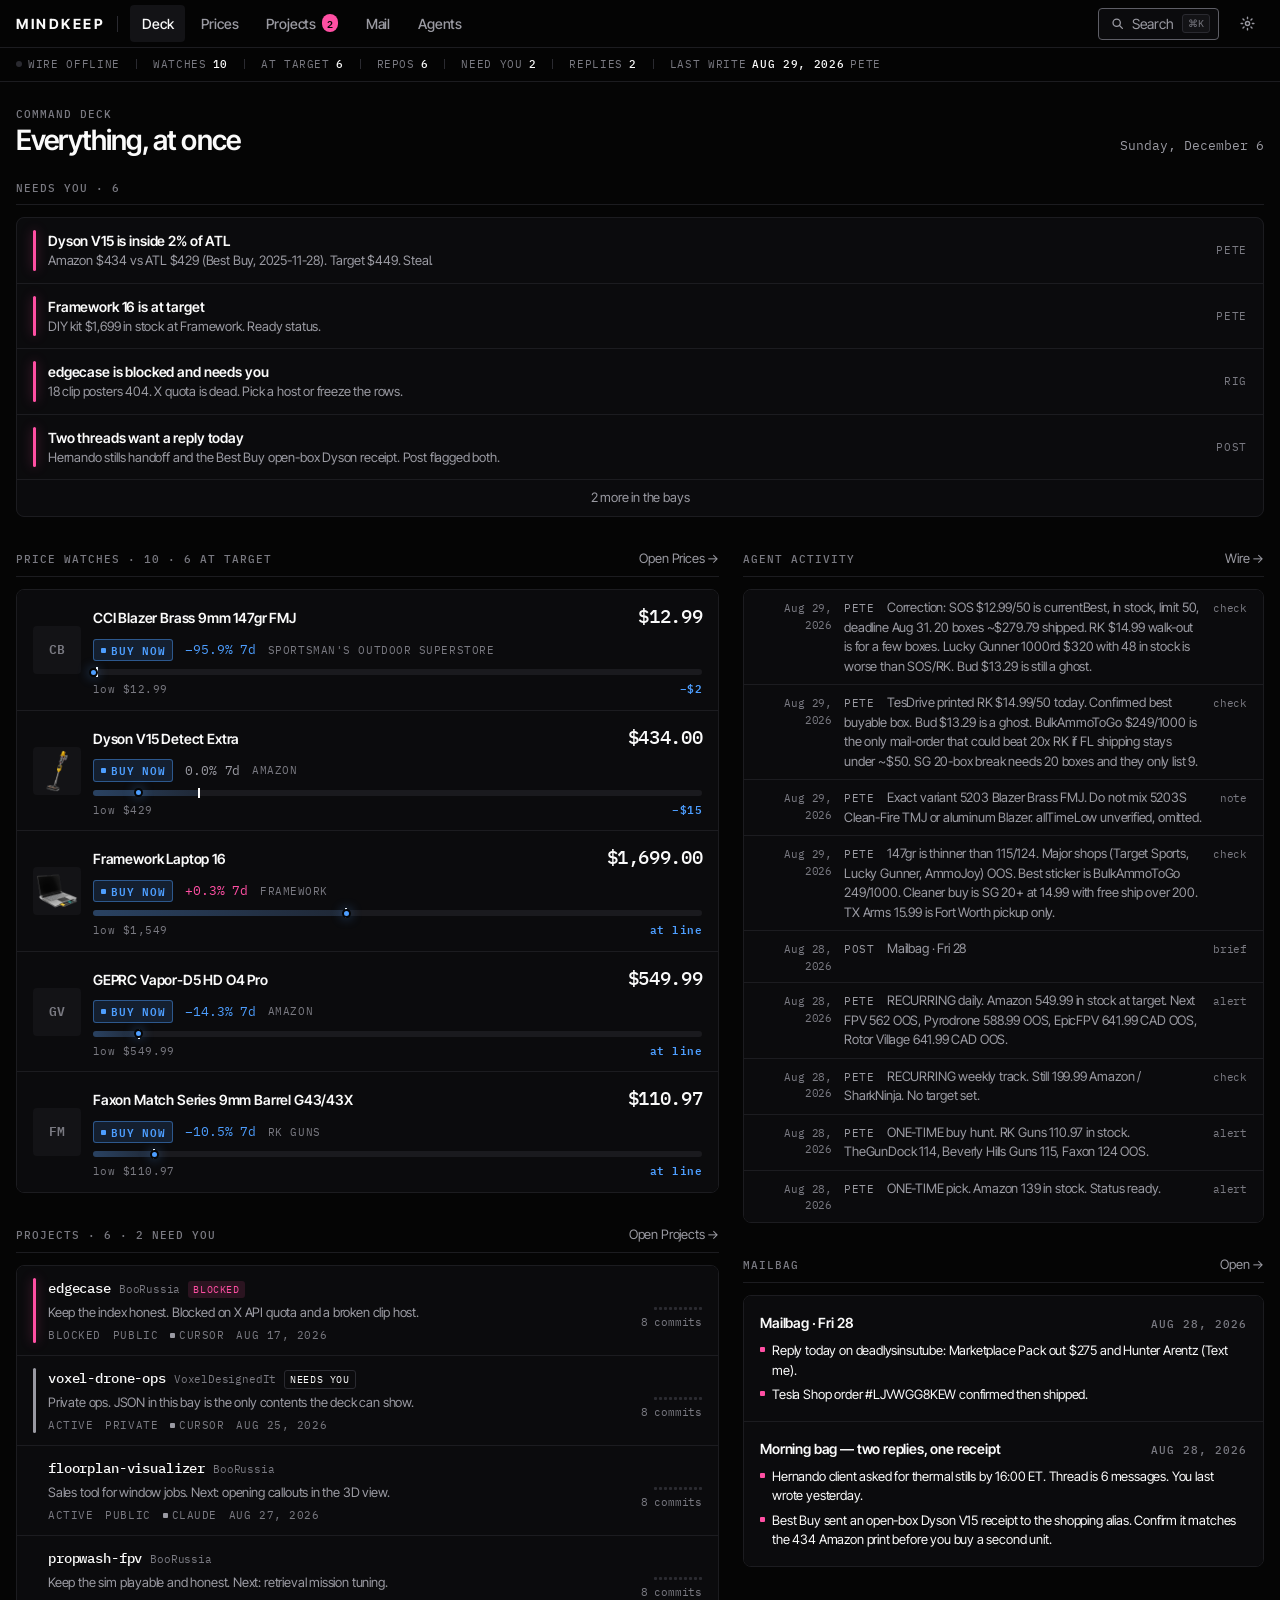
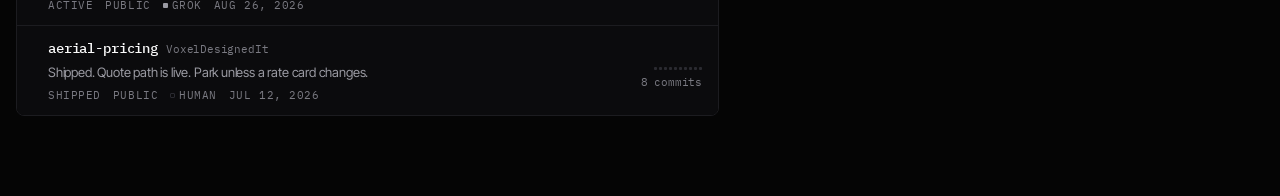
==== redesign/index.html @ 28ad4e9b "Ship Claude's deck prototype alongside the live overlay, plus Pete/Post inbox drops. Inbox JSON from" ====
<!doctype html>
<html lang="en" data-theme="default">
  <head>
    <meta charset="utf-8" />
    <meta name="viewport" content="width=device-width, initial-scale=1, viewport-fit=cover" />
    <meta name="color-scheme" content="dark" />
    <meta name="theme-color" content="#050505" />
    <title>MindKeep — deck</title>
    <link rel="preconnect" href="https://fonts.googleapis.com" />
    <link rel="preconnect" href="https://fonts.gstatic.com" crossorigin />
    <link
      href="https://fonts.googleapis.com/css2?family=IBM+Plex+Mono:wght@400;500;600&family=Inter+Tight:wght@400;500;600;700&display=swap"
      rel="stylesheet"
    />
    <link rel="stylesheet" href="./deck.css" />
    <script type="module" src="./deck.js"></script>
  </head>
  <body>
    <a class="skip" href="#stage">Skip to content</a>

    <header class="hud">
      <div class="hud-left">
        <a class="wordmark" href="#/" aria-label="MindKeep deck">MINDKEEP</a>
        <span class="rule" aria-hidden="true"></span>
        <nav class="nav" aria-label="Sections">
          <a href="#/" data-route="today">Deck</a>
          <a href="#/pirate" data-route="pirate">Prices</a>
          <a href="#/shipyard" data-route="shipyard">Projects</a>
          <a href="#/mailbag" data-route="mailbag">Mail</a>
          <a href="#/agents" data-route="agents">Agents</a>
        </nav>
      </div>
      <div class="hud-right">
        <button type="button" class="cmd-open" id="cmd-open">
          <svg width="13" height="13" viewBox="0 0 16 16" aria-hidden="true" fill="none" stroke="currentColor" stroke-width="1.6">
            <circle cx="7" cy="7" r="4.5" /><path d="M10.5 10.5 14 14" stroke-linecap="round" />
          </svg>
          <span class="cmd-open-label">Search</span>
          <kbd>⌘K</kbd>
        </button>
        <button type="button" class="btn btn-ghost" id="settings-btn" aria-label="Settings">
          <svg width="15" height="15" viewBox="0 0 16 16" aria-hidden="true" fill="none" stroke="currentColor" stroke-width="1.5">
            <circle cx="8" cy="8" r="2.2" />
            <path d="M8 1.2v1.6M8 13.2v1.6M1.2 8h1.6M13.2 8h1.6M3.2 3.2l1.1 1.1M11.7 11.7l1.1 1.1M12.8 3.2l-1.1 1.1M4.3 11.7l-1.1 1.1" stroke-linecap="round" />
          </svg>
        </button>
      </div>
    </header>

    <!-- Telemetry strip: the always-on status line -->
    <div class="telemetry" id="telemetry" aria-label="Deck status"></div>

    <main id="stage" class="stage" tabindex="-1"></main>

    <nav class="dock" aria-label="Sections">
      <a href="#/" data-route="today"><span class="dock-ico" aria-hidden="true">▚</span>Deck</a>
      <a href="#/pirate" data-route="pirate"><span class="dock-ico" aria-hidden="true">$</span>Prices</a>
      <a href="#/shipyard" data-route="shipyard"><span class="dock-ico" aria-hidden="true">⌥</span>Projects</a>
      <a href="#/mailbag" data-route="mailbag"><span class="dock-ico" aria-hidden="true">✉</span>Mail</a>
      <a href="#/agents" data-route="agents"><span class="dock-ico" aria-hidden="true">◆</span>Agents</a>
    </nav>

    <!-- Command palette -->
    <div class="palette" id="palette" hidden>
      <div class="palette-scrim" data-close-palette></div>
      <div class="palette-card" role="dialog" aria-modal="true" aria-label="Command palette">
        <div class="palette-field">
          <svg width="15" height="15" viewBox="0 0 16 16" aria-hidden="true" fill="none" stroke="currentColor" stroke-width="1.6">
            <circle cx="7" cy="7" r="4.5" /><path d="M10.5 10.5 14 14" stroke-linecap="round" />
          </svg>
          <input
            id="palette-input"
            type="text"
            autocomplete="off"
            spellcheck="false"
            placeholder="Jump to an item, repo, or thread — or type a command"
            aria-label="Search or run a command"
            aria-controls="palette-list"
          />
          <kbd>ESC</kbd>
        </div>
        <ul class="palette-list" id="palette-list" role="listbox" aria-label="Results"></ul>
      </div>
    </div>

    <!-- Bottom sheet (settings / edit target / paste) -->
    <div class="sheet" id="sheet" hidden>
      <div class="sheet-scrim" data-close-sheet></div>
      <div class="sheet-card" role="dialog" aria-modal="true" aria-labelledby="sheet-title">
        <div class="sheet-grab" aria-hidden="true"></div>
        <header class="sheet-head">
          <h2 id="sheet-title">Sheet</h2>
          <button type="button" class="btn btn-ghost" data-close-sheet aria-label="Close">✕</button>
        </header>
        <div class="sheet-body" id="sheet-body"></div>
      </div>
    </div>

    <div id="toast" class="toast" role="status" aria-live="polite" hidden></div>
  </body>
</html>
---- redesign/deck.css ----
/* ==========================================================================
   MindKeep — deck
   Design law: gray is normal, color is signal.
   Chrome, borders, labels, buttons and nav are grayscale — always.
   Blue and pink are spent ONLY on data that moved: price deltas, the target
   meter marker, chart strokes, verdicts, and the live pulse. Nowhere else.
   ========================================================================== */

:root {
  /* --- surfaces (all neutral, no tint) --- */
  --bg: #050505;
  --surface: #0b0b0d;
  --surface-2: #131316;
  --surface-3: #1a1a1e;
  --line: #1c1c20;
  --line-2: #2a2a30; /* dividers / hairlines — decorative, no contrast floor */
  --line-ctl: #5e5e66; /* interactive borders — 3.06:1 on --surface (WCAG 1.4.11) */

  /* --- text (all pass 4.5:1 on --bg) --- */
  --text: #fafafa;
  --dim: #9a9aa2; /* 6.9:1  secondary prose */
  --dimmer: #7a7a82; /* 4.7:1  micro-labels  */

  /* --- signal. rationed. --- */
  --blue: #4d9eff; /* in your favour: price down, at target, buy   */
  --pink: #ff4fa3; /* against you: price up, blocked, retarget      */
  --blue-soft: rgba(77, 158, 255, 0.14);
  --pink-soft: rgba(255, 79, 163, 0.13);
  --glow-blue: 0 0 12px rgba(77, 158, 255, 0.45);
  --glow-pink: 0 0 12px rgba(255, 79, 163, 0.4);

  /* --- 8pt grid --- */
  --s1: 0.25rem;
  --s2: 0.5rem;
  --s3: 0.75rem;
  --s4: 1rem;
  --s5: 1.5rem;
  --s6: 2rem;
  --s7: 3rem;

  /* --- type scale, ratio 1.22 --- */
  --t-micro: 0.6875rem; /* 11px — uppercase labels only */
  --t-xs: 0.8125rem;
  --t-sm: 0.875rem;
  --t-base: 1rem;
  --t-lg: 1.1875rem;
  --t-xl: 1.4375rem;
  --t-2xl: 1.75rem;
  --t-3xl: 2.25rem;
  --t-4xl: 3rem;

  --r-sm: 4px;
  --r-md: 8px;
  --r-lg: 12px;

  --font-ui: "Inter Tight", "Inter", system-ui, sans-serif;
  --font-mono: "IBM Plex Mono", ui-monospace, SFMono-Regular, Menlo, monospace;

  --hud-h: 3rem;
  --dock-h: 0px;
  --dur: 170ms;
  --ease: cubic-bezier(0.2, 0, 0, 1);
}

*,
*::before,
*::after {
  box-sizing: border-box;
}

html {
  background: var(--bg);
}

body {
  margin: 0;
  min-height: 100svh;
  background: var(--bg);
  color: var(--text);
  font-family: var(--font-ui);
  font-size: 16px;
  line-height: 1.5;
  letter-spacing: -0.011em;
  -webkit-font-smoothing: antialiased;
  padding-bottom: calc(var(--dock-h) + env(safe-area-inset-bottom));
}

a {
  color: inherit;
  text-decoration: none;
}
button,
input,
textarea,
select {
  font: inherit;
  color: inherit;
}
button {
  cursor: pointer;
  background: none;
  border: 0;
  padding: 0;
}
img {
  display: block;
  max-width: 100%;
}
ul,
ol {
  margin: 0;
  padding: 0;
  list-style: none;
}
h1,
h2,
h3,
h4,
p {
  margin: 0;
}

/* a class rule with `display` outranks the UA [hidden] rule — pin it back */
[hidden] {
  display: none !important;
}

.mono,
.num,
kbd,
.tnum {
  font-family: var(--font-mono);
  font-variant-numeric: tabular-nums;
  letter-spacing: 0;
}

.sr-only {
  position: absolute;
  width: 1px;
  height: 1px;
  padding: 0;
  margin: -1px;
  overflow: hidden;
  clip: rect(0, 0, 0, 0);
  white-space: nowrap;
}

.skip {
  position: absolute;
  left: -9999px;
  top: 0;
  z-index: 100;
  padding: var(--s3) var(--s4);
  background: var(--surface-2);
  border: 1px solid var(--line-2);
  border-radius: var(--r-sm);
}
.skip:focus {
  left: var(--s3);
  top: var(--s3);
}

:focus-visible {
  outline: 2px solid var(--text);
  outline-offset: 2px;
  border-radius: 2px;
}

/* micro label — the workhorse of the whole deck */
.lbl {
  display: block;
  font-family: var(--font-mono);
  font-size: var(--t-micro);
  font-weight: 500;
  letter-spacing: 0.09em;
  text-transform: uppercase;
  color: var(--dimmer);
}

.dim {
  color: var(--dim);
}
.up {
  color: var(--pink);
}
.down {
  color: var(--blue);
}
.flat {
  color: var(--dim);
}

/* ==========================================================================
   Header — pure grayscale, no accent anywhere
   ========================================================================== */

.hud {
  position: sticky;
  top: 0;
  z-index: 30;
  display: flex;
  align-items: center;
  justify-content: space-between;
  gap: var(--s3);
  min-height: var(--hud-h);
  padding: 0 max(var(--s4), env(safe-area-inset-right)) 0 max(var(--s4), env(safe-area-inset-left));
  padding-top: env(safe-area-inset-top);
  background: rgba(5, 5, 5, 0.82);
  backdrop-filter: blur(14px) saturate(1.2);
  border-bottom: 1px solid var(--line);
}

.hud-left,
.hud-right {
  display: flex;
  align-items: center;
  gap: var(--s3);
  min-width: 0;
}

.wordmark {
  font-size: var(--t-sm);
  font-weight: 700;
  letter-spacing: 0.18em;
  white-space: nowrap;
}

.rule {
  width: 1px;
  height: 16px;
  background: var(--line-2);
}

.nav {
  display: none;
  align-items: center;
  gap: var(--s1);
}

.nav a {
  position: relative;
  padding: var(--s2) var(--s3);
  border-radius: var(--r-sm);
  font-size: var(--t-sm);
  font-weight: 500;
  color: var(--dim);
  transition: color var(--dur) var(--ease), background var(--dur) var(--ease);
}
.nav a:hover {
  color: var(--text);
}
.nav a.is-active {
  color: var(--text);
  background: var(--surface-2);
}
/* a small unread count can appear on a nav item — this is the ONE place
   chrome carries signal, and it is a dot, not a colour wash */
.nav a[data-count]::after {
  content: attr(data-count);
  margin-left: 6px;
  padding: 0 5px;
  border-radius: 999px;
  background: var(--pink);
  color: #050505;
  font-family: var(--font-mono);
  font-size: 10px;
  font-weight: 600;
  vertical-align: 1px;
}

.cmd-open {
  display: flex;
  align-items: center;
  gap: var(--s2);
  min-height: 32px;
  padding: 0 var(--s2) 0 var(--s3);
  border: 1px solid var(--line-ctl);
  border-radius: var(--r-sm);
  background: var(--surface);
  color: var(--dim);
  font-size: var(--t-sm);
  transition: border-color var(--dur) var(--ease), color var(--dur) var(--ease);
}
.cmd-open:hover {
  border-color: #7c7c86;
  color: var(--text);
}
.cmd-open-label {
  display: none;
}

kbd {
  padding: 1px 5px;
  border: 1px solid var(--line-2);
  border-radius: 3px;
  background: var(--surface-2);
  color: var(--dimmer);
  font-size: 10px;
  line-height: 1.5;
}

/* ==========================================================================
   Buttons — grayscale only. There is no "primary blue" button in this deck.
   Emphasis comes from fill weight, not hue.
   ========================================================================== */

.btn {
  display: inline-flex;
  align-items: center;
  justify-content: center;
  gap: var(--s2);
  min-height: 34px;
  padding: 0 var(--s3);
  border: 1px solid var(--line-ctl);
  border-radius: var(--r-sm);
  background: var(--surface);
  color: var(--text);
  font-size: var(--t-sm);
  font-weight: 500;
  white-space: nowrap;
  transition: background var(--dur) var(--ease), border-color var(--dur) var(--ease);
}
.btn:hover {
  background: var(--surface-2);
  border-color: #7c7c86;
}
.btn-solid {
  background: var(--text);
  border-color: var(--text);
  color: #050505;
}
.btn-solid:hover {
  background: #e2e2e2;
  border-color: #e2e2e2;
}
.btn-ghost {
  border-color: transparent;
  background: transparent;
  color: var(--dim);
  padding: 0 var(--s2);
}
.btn-ghost:hover {
  background: var(--surface-2);
  color: var(--text);
}
.btn-sm {
  min-height: 28px;
  font-size: var(--t-xs);
  padding: 0 var(--s2);
}

@media (pointer: coarse) {
  .btn {
    min-height: 44px;
    padding: 0 var(--s4);
  }
  .btn-sm {
    min-height: 38px;
  }
}

/* ==========================================================================
   Telemetry strip — the always-on status line under the header.
   Reads like a control-room ticker. The ONLY colour is the live pulse.
   ========================================================================== */

.telemetry {
  position: sticky;
  top: calc(var(--hud-h) + env(safe-area-inset-top));
  z-index: 25;
  display: flex;
  align-items: center;
  gap: var(--s4);
  overflow-x: auto;
  scrollbar-width: none;
  padding: var(--s2) max(var(--s4), env(safe-area-inset-left));
  background: rgba(5, 5, 5, 0.9);
  backdrop-filter: blur(14px);
  border-bottom: 1px solid var(--line);
  font-family: var(--font-mono);
  font-size: var(--t-micro);
  letter-spacing: 0.06em;
  text-transform: uppercase;
  color: var(--dimmer);
  white-space: nowrap;
}
.telemetry::-webkit-scrollbar {
  display: none;
}

.tele {
  display: inline-flex;
  align-items: center;
  gap: 6px;
}
.tele b {
  color: var(--text);
  font-weight: 500;
}
.tele-sep {
  width: 1px;
  height: 10px;
  background: var(--line-2);
  flex: none;
}

.pulse {
  width: 6px;
  height: 6px;
  border-radius: 50%;
  background: var(--blue);
  box-shadow: var(--glow-blue);
  flex: none;
}
.pulse[data-state="off"] {
  background: var(--line-2);
  box-shadow: none;
}
.pulse[data-state="on"] {
  animation: breathe 2.6s var(--ease) infinite;
}
@keyframes breathe {
  0%,
  100% {
    opacity: 1;
  }
  50% {
    opacity: 0.35;
  }
}
/* a fresh write from an agent: one acknowledge-and-settle flash, never a strobe */
.telemetry.is-fresh {
  animation: ack 900ms var(--ease) 1;
}
@keyframes ack {
  0% {
    background: rgba(77, 158, 255, 0.1);
  }
  100% {
    background: rgba(5, 5, 5, 0.9);
  }
}

/* ==========================================================================
   Stage / page furniture
   ========================================================================== */

.stage {
  max-width: 84rem;
  margin: 0 auto;
  padding: var(--s5) max(var(--s4), env(safe-area-inset-left)) var(--s7)
    max(var(--s4), env(safe-area-inset-right));
}

.page-head {
  display: flex;
  align-items: flex-end;
  justify-content: space-between;
  gap: var(--s4);
  margin-bottom: var(--s5);
  flex-wrap: wrap;
}
.page-head h1 {
  font-size: var(--t-2xl);
  font-weight: 600;
  letter-spacing: -0.03em;
  line-height: 1.1;
}
.page-head .lbl {
  margin-bottom: 3px;
}

.section {
  margin-bottom: var(--s6);
}
.section-head {
  display: flex;
  align-items: baseline;
  justify-content: space-between;
  gap: var(--s3);
  padding-bottom: var(--s2);
  margin-bottom: var(--s3);
  border-bottom: 1px solid var(--line);
}
.section-head .link {
  font-size: var(--t-xs);
  color: var(--dim);
}
.section-head .link:hover {
  color: var(--text);
}

.card {
  background: var(--surface);
  border: 1px solid var(--line);
  border-radius: var(--r-md);
  padding: var(--s4);
}

.empty {
  padding: var(--s5);
  border: 1px dashed var(--line-2);
  border-radius: var(--r-md);
  color: var(--dim);
  font-size: var(--t-sm);
  text-align: center;
}

.crumb {
  display: flex;
  align-items: center;
  gap: var(--s2);
  margin-bottom: var(--s3);
  font-size: var(--t-xs);
  color: var(--dimmer);
}
.crumb a:hover {
  color: var(--text);
}

/* ==========================================================================
   Queue — "needs you". Level is carried by a tick (position + colour + text),
   never colour alone.
   ========================================================================== */

.queue {
  display: grid;
  gap: 1px;
  background: var(--line);
  border: 1px solid var(--line);
  border-radius: var(--r-md);
  overflow: hidden;
}

.qrow {
  display: grid;
  grid-template-columns: 3px 1fr auto;
  gap: var(--s3);
  align-items: center;
  padding: var(--s3) var(--s4);
  background: var(--surface);
  transition: background var(--dur) var(--ease);
}
.qrow:hover {
  background: var(--surface-2);
}
.qtick {
  align-self: stretch;
  border-radius: 2px;
  background: var(--line-2);
}
.qrow[data-level="now"] .qtick {
  background: var(--pink);
  box-shadow: var(--glow-pink);
}
.qrow[data-level="soon"] .qtick {
  background: var(--dim);
}
.qbody {
  min-width: 0;
}
.qbody h3 {
  font-size: var(--t-sm);
  font-weight: 600;
  letter-spacing: -0.01em;
}
.qbody p {
  font-size: var(--t-xs);
  color: var(--dim);
  overflow: hidden;
  display: -webkit-box;
  -webkit-line-clamp: 1;
  -webkit-box-orient: vertical;
}
.qmeta {
  display: flex;
  align-items: center;
  gap: var(--s2);
  font-family: var(--font-mono);
  font-size: var(--t-micro);
  letter-spacing: 0.06em;
  text-transform: uppercase;
  color: var(--dimmer);
  white-space: nowrap;
}
.qmore {
  padding: var(--s2) var(--s4);
  background: var(--surface);
  font-size: var(--t-xs);
  color: var(--dim);
  text-align: center;
}
.qmore:hover {
  color: var(--text);
}

/* ==========================================================================
   Verdict chip — the single most useful computed field in the app.
   Redundant coding: colour + border weight + literal word.
   ========================================================================== */

.verdict {
  display: inline-flex;
  align-items: center;
  gap: 5px;
  padding: 2px 7px;
  border: 1px solid var(--line-2);
  border-radius: 3px;
  background: var(--surface-2);
  font-family: var(--font-mono);
  font-size: var(--t-micro);
  font-weight: 600;
  letter-spacing: 0.07em;
  text-transform: uppercase;
  color: var(--dim);
  white-space: nowrap;
}
.verdict::before {
  content: "";
  width: 5px;
  height: 5px;
  border-radius: 1px;
  background: currentColor;
}
.verdict[data-call="buy_now"] {
  color: var(--blue);
  border-color: rgba(77, 158, 255, 0.45);
  background: var(--blue-soft);
}
.verdict[data-call="good_now"] {
  color: var(--blue);
  border-color: rgba(77, 158, 255, 0.28);
  background: transparent;
}
.verdict[data-call="retarget"] {
  color: var(--pink);
  border-color: rgba(255, 79, 163, 0.4);
  background: var(--pink-soft);
}
.verdict[data-call="wait"] {
  color: var(--dim);
}
.verdict[data-call="needs_data"] {
  color: var(--dimmer);
  border-style: dashed;
}

/* ==========================================================================
   Target meter — reads "how far from my buy line" without arithmetic.
   Rail = the price envelope. Shaded band = the buy zone (at or under target).
   ========================================================================== */

.meter {
  display: block;
}
.meter-rail {
  position: relative;
  height: 6px;
  border-radius: 3px;
  background: var(--surface-3);
}
.meter-zone {
  position: absolute;
  inset-block: 0;
  left: 0;
  border-radius: 3px 0 0 3px;
  background: linear-gradient(90deg, rgba(77, 158, 255, 0.3), rgba(77, 158, 255, 0.1));
}
.meter-tick {
  position: absolute;
  inset-block: -2px;
  width: 2px;
  background: var(--text);
  transform: translateX(-1px);
}
.meter-dot {
  position: absolute;
  top: 50%;
  width: 9px;
  height: 9px;
  margin: -4.5px 0 0 -4.5px;
  border-radius: 50%;
  border: 2px solid var(--bg);
}
.meter-dot[data-in="1"] {
  background: var(--blue);
  box-shadow: var(--glow-blue);
}
.meter-dot[data-in="0"] {
  background: var(--pink);
  box-shadow: var(--glow-pink);
}
.meter-legend {
  display: flex;
  justify-content: space-between;
  align-items: baseline;
  gap: var(--s3);
  margin-top: 5px;
  font-family: var(--font-mono);
  font-size: var(--t-micro);
  letter-spacing: 0.04em;
  color: var(--dimmer);
  white-space: nowrap;
}
.meter-legend > span:first-child {
  min-width: 0;
  overflow: hidden;
  text-overflow: ellipsis;
}
.meter-gap {
  font-weight: 600;
}
.meter-gap[data-in="1"] {
  color: var(--blue);
}
.meter-gap[data-in="0"] {
  color: var(--dim);
}

/* ==========================================================================
   Price rows — a comparison surface, so it stays a table on desktop
   and becomes cards only at phone width.
   ========================================================================== */

.filters {
  display: flex;
  gap: var(--s2);
  overflow-x: auto;
  scrollbar-width: none;
  margin-bottom: var(--s4);
  padding-bottom: 2px;
}
.filters::-webkit-scrollbar {
  display: none;
}
.chip {
  display: inline-flex;
  align-items: center;
  gap: 6px;
  min-height: 30px;
  padding: 0 var(--s3);
  border: 1px solid var(--line-ctl);
  border-radius: 999px;
  background: transparent;
  color: var(--dim);
  font-size: var(--t-xs);
  font-weight: 500;
  white-space: nowrap;
  transition: all var(--dur) var(--ease);
}
.chip:hover {
  color: var(--text);
  border-color: #7c7c86;
}
.chip[aria-pressed="true"] {
  background: var(--text);
  border-color: var(--text);
  color: #050505;
}
.chip:disabled {
  opacity: 0.38;
  cursor: default;
}
.chip:disabled:hover {
  color: var(--dim);
  border-color: var(--line-ctl);
}
.chip .n {
  font-family: var(--font-mono);
  font-size: 10px;
  opacity: 0.7;
}
@media (pointer: coarse) {
  .chip {
    min-height: 38px;
  }
}

.rows {
  border: 1px solid var(--line);
  border-radius: var(--r-md);
  overflow: hidden;
}

.rows-head {
  display: none;
  gap: var(--s4);
  padding: var(--s2) var(--s4);
  background: var(--surface);
  border-bottom: 1px solid var(--line);
}
.rows-head button {
  display: flex;
  align-items: center;
  gap: 4px;
  font-family: var(--font-mono);
  font-size: var(--t-micro);
  letter-spacing: 0.08em;
  text-transform: uppercase;
  color: var(--dimmer);
}
.rows-head button:hover {
  color: var(--text);
}
.rows-head button[aria-sort]:not([aria-sort="none"]) {
  color: var(--text);
}
.sort-caret {
  opacity: 0;
  font-size: 8px;
}
.rows-head button[aria-sort="ascending"] .sort-caret,
.rows-head button[aria-sort="descending"] .sort-caret {
  opacity: 1;
}

.prow {
  display: grid;
  grid-template-columns: 48px 1fr;
  gap: var(--s3);
  align-items: center;
  padding: var(--s3) var(--s4);
  background: var(--surface);
  border-top: 1px solid var(--line);
  transition: background var(--dur) var(--ease);
}
.prow:first-of-type {
  border-top: 0;
}
.prow:hover {
  background: var(--surface-2);
}

.pthumb {
  display: grid;
  place-items: center;
  width: 48px;
  height: 48px;
  border-radius: var(--r-sm);
  background: var(--surface-2);
  overflow: hidden;
}
.pthumb img {
  width: 100%;
  height: 100%;
  object-fit: contain;
  padding: 3px;
}
.pthumb .mg {
  font-family: var(--font-mono);
  font-size: var(--t-xs);
  font-weight: 600;
  color: var(--dimmer);
}

.pmain {
  display: grid;
  gap: var(--s2);
  min-width: 0;
}
.ptop {
  display: flex;
  align-items: baseline;
  justify-content: space-between;
  gap: var(--s3);
  min-width: 0;
}
.pname {
  font-size: var(--t-sm);
  font-weight: 600;
  letter-spacing: -0.012em;
  white-space: nowrap;
  overflow: hidden;
  text-overflow: ellipsis;
}
.pvar {
  font-size: var(--t-xs);
  color: var(--dimmer);
  white-space: nowrap;
  overflow: hidden;
  text-overflow: ellipsis;
}
.pprice {
  font-family: var(--font-mono);
  font-size: var(--t-lg);
  font-weight: 500;
  letter-spacing: -0.02em;
  white-space: nowrap;
}
.pdelta {
  font-family: var(--font-mono);
  font-size: var(--t-xs);
  white-space: nowrap;
}
.pbottom {
  display: flex;
  align-items: center;
  gap: var(--s3);
  flex-wrap: wrap;
}
.pat {
  font-family: var(--font-mono);
  font-size: var(--t-micro);
  letter-spacing: 0.05em;
  text-transform: uppercase;
  color: var(--dimmer);
}
.prow .meter {
  min-width: 0;
}
.pactions {
  display: flex;
  gap: var(--s1);
  opacity: 0;
  transition: opacity var(--dur) var(--ease);
}
@media (hover: hover) and (pointer: fine) {
  .prow:hover .pactions,
  .prow:focus-within .pactions {
    opacity: 1;
  }
}
@media (hover: none) {
  .pactions {
    opacity: 1;
  }
}

/* phone: the same row collapses to a card — alignment is worthless below the
   fold anyway, so trade columns for a readable stack. */
@media (max-width: 59.99em) {
  .rows-head {
    display: none;
  }
  .prow-table {
    grid-template-columns: 56px 1fr;
    gap: var(--s3);
    align-items: start;
    padding: var(--s4);
  }
  .prow-table .pthumb {
    width: 56px;
    height: 56px;
  }
  .prow-table .ptop {
    display: grid;
    gap: 1px;
  }
  .prow-table .pname {
    white-space: normal;
    font-size: var(--t-base);
  }
  .prow-table .pbottom {
    display: grid;
    grid-template-columns: auto auto 1fr;
    grid-template-areas:
      "price delta verdict"
      "meter meter meter"
      "spark spark act";
    align-items: center;
    gap: var(--s2) var(--s3);
  }
  .prow-table .pbottom > :nth-child(1) {
    grid-area: price;
    text-align: left;
  }
  .prow-table .pbottom > :nth-child(2) {
    grid-area: delta;
    text-align: left;
  }
  .prow-table .pbottom > :nth-child(3) {
    grid-area: meter;
  }
  .prow-table .pbottom > :nth-child(4) {
    grid-area: verdict;
    justify-self: end;
  }
  .prow-table .pbottom > :nth-child(5) {
    grid-area: spark;
    min-width: 0;
  }
  .prow-table .pbottom > :nth-child(6) {
    grid-area: act;
    justify-self: end;
  }
}

/* desktop: the Prices page becomes a real aligned table.
   Scoped to .prow-table so the compact deck rows keep their stacked layout. */
@media (min-width: 60em) {
  .rows-head,
  .prow-table {
    grid-template-columns: 48px minmax(10rem, 1.3fr) 6.5rem 4rem minmax(10rem, 1fr) 7rem 5.5rem 2.25rem;
    gap: var(--s4);
  }
  .rows-head {
    display: grid;
    align-items: center;
  }
  .prow-table .pmain,
  .prow-table .pbottom {
    display: contents;
  }
  .prow-table .ptop {
    display: block;
    min-width: 0;
  }
  .pcell {
    min-width: 0;
  }
  .pcell-num {
    text-align: right;
  }
  .prow-table .spark {
    justify-self: end;
  }
}

/* ==========================================================================
   Sparkline
   ========================================================================== */

.spark {
  display: block;
  width: 100%;
  height: 28px;
  overflow: visible;
}
.spark-line {
  fill: none;
  stroke-width: 1.5;
  stroke-linejoin: round;
  stroke-linecap: round;
}
.spark-line[data-dir="down"] {
  stroke: var(--blue);
}
.spark-line[data-dir="up"] {
  stroke: var(--pink);
}
.spark-target {
  stroke: var(--dimmer);
  stroke-width: 1;
  stroke-dasharray: 2 3;
}

/* ==========================================================================
   Item page
   ========================================================================== */

.item-hero {
  display: grid;
  gap: var(--s4);
  margin-bottom: var(--s5);
}
.item-id {
  display: flex;
  align-items: center;
  gap: var(--s3);
  min-width: 0;
}
.item-id .pthumb {
  width: 56px;
  height: 56px;
  flex: none;
}
.item-id h1 {
  font-size: var(--t-xl);
  font-weight: 600;
  letter-spacing: -0.03em;
  line-height: 1.15;
}

.hero-figures {
  display: grid;
  gap: var(--s4);
  padding: var(--s4);
  background: var(--surface);
  border: 1px solid var(--line);
  border-radius: var(--r-md);
}
.hero-now {
  display: flex;
  align-items: flex-end;
  gap: var(--s4);
  flex-wrap: wrap;
}
.hero-price {
  font-family: var(--font-mono);
  font-size: var(--t-4xl);
  font-weight: 500;
  letter-spacing: -0.045em;
  line-height: 1;
}
.hero-side {
  display: grid;
  gap: 3px;
  padding-bottom: 3px;
}
.hero-where {
  font-size: var(--t-sm);
  color: var(--dim);
}
.hero-verdict {
  display: flex;
  align-items: center;
  gap: var(--s2);
  flex-wrap: wrap;
}
.hero-call {
  font-size: var(--t-base);
  font-weight: 600;
  letter-spacing: -0.015em;
}
.hero-why {
  font-size: var(--t-sm);
  color: var(--dim);
  max-width: 68ch;
}

.deltas {
  display: grid;
  grid-template-columns: repeat(2, 1fr);
  gap: 1px;
  background: var(--line);
  border: 1px solid var(--line);
  border-radius: var(--r-md);
  overflow: hidden;
  margin-bottom: var(--s5);
}
.delta {
  padding: var(--s3);
  background: var(--surface);
}
.delta .v {
  font-family: var(--font-mono);
  font-size: var(--t-lg);
  font-weight: 500;
  letter-spacing: -0.02em;
}
.delta .s {
  font-size: var(--t-xs);
  color: var(--dimmer);
}

/* --- the chart: the one place neon is the point --- */
.chart-card {
  padding: var(--s4) var(--s3) var(--s3);
  margin-bottom: var(--s5);
}
.chart-head {
  display: flex;
  align-items: center;
  justify-content: space-between;
  gap: var(--s3);
  padding: 0 var(--s2);
  margin-bottom: var(--s3);
  flex-wrap: wrap;
}
.chart-legend {
  display: flex;
  gap: var(--s3);
  flex-wrap: wrap;
  font-family: var(--font-mono);
  font-size: var(--t-micro);
  letter-spacing: 0.05em;
  text-transform: uppercase;
  color: var(--dimmer);
}
.chart-legend span {
  display: inline-flex;
  align-items: center;
  gap: 5px;
}
.lg-swatch {
  width: 12px;
  height: 2px;
  border-radius: 1px;
  background: var(--dimmer);
}
.lg-swatch[data-k="price"] {
  background: var(--blue);
  box-shadow: var(--glow-blue);
}
.lg-swatch[data-k="zone"] {
  height: 8px;
  border-radius: 2px;
  background: rgba(77, 158, 255, 0.2);
}
.lg-swatch[data-k="target"] {
  background: var(--text);
}

.chart {
  position: relative;
  width: 100%;
  height: 240px;
  touch-action: pan-y;
}
.chart svg {
  width: 100%;
  height: 100%;
  overflow: visible;
  display: block;
}
.grid-line {
  stroke: var(--line);
  stroke-width: 1;
}
.axis-text {
  font-family: var(--font-mono);
  font-size: 9.5px;
  fill: var(--dimmer);
  letter-spacing: 0.04em;
}
/* labels that sit over the plot get a halo so the price line can't eat them */
.axis-text.over {
  fill: var(--text);
  paint-order: stroke fill;
  stroke: var(--bg);
  stroke-width: 3px;
  stroke-linejoin: round;
}
.price-line {
  fill: none;
  stroke: var(--blue);
  stroke-width: 1.75;
  stroke-linejoin: round;
  stroke-linecap: round;
  filter: drop-shadow(0 0 5px rgba(77, 158, 255, 0.55));
}
.target-line {
  stroke: var(--text);
  stroke-width: 1;
  stroke-dasharray: 4 4;
  opacity: 0.65;
}
.atl-line {
  stroke: var(--dimmer);
  stroke-width: 1;
  stroke-dasharray: 1 4;
  stroke-linecap: round;
}
.event-mark {
  fill: var(--bg);
  stroke: var(--text);
  stroke-width: 1.25;
}
.event-stem {
  stroke: var(--line-2);
  stroke-width: 1;
  stroke-dasharray: 2 3;
}
.now-dot {
  fill: var(--blue);
  filter: drop-shadow(0 0 6px rgba(77, 158, 255, 0.8));
}
.crosshair {
  stroke: var(--dim);
  stroke-width: 1;
  stroke-dasharray: 2 3;
}
.chart-tip {
  position: absolute;
  z-index: 2;
  transform: translate(-50%, -110%);
  padding: 5px 8px;
  border: 1px solid var(--line-2);
  border-radius: var(--r-sm);
  background: var(--surface-2);
  font-family: var(--font-mono);
  font-size: var(--t-micro);
  white-space: nowrap;
  pointer-events: none;
  box-shadow: 0 6px 20px rgba(0, 0, 0, 0.6);
}
.chart-tip b {
  color: var(--blue);
  font-weight: 500;
}

/* --- seasonal: answers "wait for Black Friday?" instead of listing prints --- */
.season-call {
  display: flex;
  align-items: flex-start;
  gap: var(--s3);
  padding: var(--s4);
  margin-bottom: var(--s3);
  background: var(--surface);
  border: 1px solid var(--line);
  border-left: 2px solid var(--line-2);
  border-radius: var(--r-md);
}
.season-call[data-wait="1"] {
  border-left-color: var(--blue);
}
.season-call h3 {
  font-size: var(--t-base);
  font-weight: 600;
  letter-spacing: -0.015em;
  margin-bottom: 2px;
}
.season-call p {
  font-size: var(--t-sm);
  color: var(--dim);
}

.season-grid {
  display: grid;
  gap: var(--s3);
  grid-template-columns: 1fr;
  margin-bottom: var(--s5);
}
.season {
  display: grid;
  gap: var(--s2);
  padding: var(--s3) var(--s4);
  background: var(--surface);
  border: 1px solid var(--line);
  border-radius: var(--r-md);
}
.season-top {
  display: flex;
  align-items: baseline;
  justify-content: space-between;
  gap: var(--s2);
}
.season-price {
  font-family: var(--font-mono);
  font-size: var(--t-lg);
  font-weight: 500;
}
.season-when {
  font-family: var(--font-mono);
  font-size: var(--t-micro);
  letter-spacing: 0.05em;
  text-transform: uppercase;
  color: var(--dimmer);
}
.season-bar {
  display: flex;
  align-items: center;
  gap: var(--s2);
  font-family: var(--font-mono);
  font-size: var(--t-xs);
}
.season-prints {
  display: grid;
  gap: 2px;
  font-family: var(--font-mono);
  font-size: var(--t-micro);
  color: var(--dimmer);
}

/* --- retailer table --- */
.rtable {
  border: 1px solid var(--line);
  border-radius: var(--r-md);
  overflow: hidden;
  margin-bottom: var(--s5);
}
.rrow {
  display: grid;
  grid-template-columns: 1fr auto auto;
  gap: var(--s3);
  align-items: center;
  padding: var(--s3) var(--s4);
  background: var(--surface);
  border-top: 1px solid var(--line);
}
.rrow:first-child {
  border-top: 0;
}
.rrow:hover {
  background: var(--surface-2);
}
.rrow[data-best="1"] {
  background: linear-gradient(90deg, var(--blue-soft), transparent 55%);
}
.rname {
  display: flex;
  align-items: center;
  gap: var(--s2);
  font-size: var(--t-sm);
  font-weight: 500;
  min-width: 0;
}
.rname .ext {
  color: var(--dimmer);
}
.rprice {
  font-family: var(--font-mono);
  font-size: var(--t-base);
  font-weight: 500;
  text-align: right;
}
.rover {
  font-family: var(--font-mono);
  font-size: var(--t-xs);
  color: var(--dimmer);
  text-align: right;
  min-width: 5.5rem;
}
.rmeta {
  font-family: var(--font-mono);
  font-size: var(--t-micro);
  letter-spacing: 0.05em;
  text-transform: uppercase;
  color: var(--dimmer);
}
.tag-best {
  padding: 1px 5px;
  border-radius: 3px;
  background: var(--blue-soft);
  color: var(--blue);
  font-family: var(--font-mono);
  font-size: 10px;
  letter-spacing: 0.06em;
  text-transform: uppercase;
}
.tag-out {
  color: var(--pink);
}

/* ==========================================================================
   Projects
   ========================================================================== */

.prj {
  display: grid;
  grid-template-columns: 3px 1fr;
  gap: var(--s3);
  align-items: start;
  padding: var(--s3) var(--s4);
  background: var(--surface);
  border-top: 1px solid var(--line);
}
.prj:first-of-type {
  border-top: 0;
}
.prj:hover {
  background: var(--surface-2);
}
.prj-tick {
  align-self: stretch;
  border-radius: 2px;
  background: transparent;
}
.prj[data-flag="blocked"] .prj-tick {
  background: var(--pink);
  box-shadow: var(--glow-pink);
}
.prj[data-flag="needs"] .prj-tick {
  background: var(--dim);
}
.prj-body {
  display: grid;
  gap: 4px;
  min-width: 0;
}
.prj-top {
  display: flex;
  align-items: baseline;
  gap: var(--s2);
  flex-wrap: wrap;
}
.prj-name {
  font-family: var(--font-mono);
  font-size: var(--t-sm);
  font-weight: 500;
  letter-spacing: -0.01em;
}
.prj-owner {
  font-family: var(--font-mono);
  font-size: var(--t-micro);
  color: var(--dimmer);
}
.prj-brief {
  font-size: var(--t-xs);
  color: var(--dim);
  overflow: hidden;
  display: -webkit-box;
  -webkit-line-clamp: 2;
  -webkit-box-orient: vertical;
}
.prj-meta {
  display: flex;
  align-items: center;
  gap: var(--s3);
  flex-wrap: wrap;
  font-family: var(--font-mono);
  font-size: var(--t-micro);
  letter-spacing: 0.05em;
  text-transform: uppercase;
  color: var(--dimmer);
}
.prj-right {
  display: none;
}
.flag {
  padding: 1px 5px;
  border-radius: 3px;
  font-family: var(--font-mono);
  font-size: 10px;
  letter-spacing: 0.06em;
  text-transform: uppercase;
}
.flag[data-f="blocked"] {
  background: var(--pink-soft);
  color: var(--pink);
}
.flag[data-f="needs"] {
  border: 1px solid var(--line-2);
  color: var(--text);
}
.tool {
  display: inline-flex;
  align-items: center;
  gap: 4px;
}
.tool::before {
  content: "";
  width: 5px;
  height: 5px;
  border-radius: 1px;
  background: var(--line-2);
}
.tool[data-t="Grok"]::before,
.tool[data-t="Claude"]::before,
.tool[data-t="Cursor"]::before,
.tool[data-t="Copilot"]::before {
  background: var(--dim);
}
.tool[data-t="Human"]::before {
  background: transparent;
  border: 1px solid var(--line-2);
}

.commit-strip {
  display: flex;
  align-items: flex-end;
  gap: 2px;
  height: 18px;
}
.commit-bar {
  width: 3px;
  border-radius: 1px;
  background: var(--line-2);
}
.commit-bar[data-hot="1"] {
  background: var(--dim);
}

@media (min-width: 60em) {
  .prj {
    grid-template-columns: 3px 1fr 12rem;
    align-items: center;
  }
  .prj-right {
    display: grid;
    gap: 4px;
    justify-items: end;
  }
}

/* ==========================================================================
   Mail
   ========================================================================== */

.mail {
  display: grid;
  gap: var(--s2);
  padding: var(--s4);
  background: var(--surface);
  border-top: 1px solid var(--line);
}
.mail:first-of-type {
  border-top: 0;
}
.mail-top {
  display: flex;
  align-items: baseline;
  justify-content: space-between;
  gap: var(--s3);
}
.mail h3 {
  font-size: var(--t-sm);
  font-weight: 600;
}
.mail ul {
  display: grid;
  gap: 5px;
}
.mail li {
  position: relative;
  padding-left: var(--s3);
  font-size: var(--t-xs);
  color: var(--dim);
}
.mail li::before {
  content: "";
  position: absolute;
  left: 0;
  top: 8px;
  width: 4px;
  height: 1px;
  background: var(--line-2);
}
.mail li[data-reply="1"] {
  color: var(--text);
}
.mail li[data-reply="1"]::before {
  background: var(--pink);
  width: 5px;
  height: 5px;
  top: 6px;
  border-radius: 1px;
}

/* ==========================================================================
   Agents page — MCP is the product surface, not a settings footnote
   ========================================================================== */

.wire {
  display: grid;
  gap: var(--s4);
  padding: var(--s4);
  background: var(--surface);
  border: 1px solid var(--line);
  border-radius: var(--r-md);
  margin-bottom: var(--s5);
}
.wire-top {
  display: flex;
  align-items: center;
  justify-content: space-between;
  gap: var(--s3);
  flex-wrap: wrap;
}
.wire-state {
  display: flex;
  align-items: center;
  gap: var(--s2);
  font-family: var(--font-mono);
  font-size: var(--t-sm);
}
.endpoint {
  display: flex;
  align-items: center;
  gap: var(--s2);
  padding: var(--s2) var(--s3);
  border: 1px solid var(--line-2);
  border-radius: var(--r-sm);
  background: var(--bg);
  font-family: var(--font-mono);
  font-size: var(--t-xs);
  color: var(--dim);
  overflow-x: auto;
  scrollbar-width: none;
  white-space: nowrap;
}
.endpoint::-webkit-scrollbar {
  display: none;
}

.tools-grid {
  display: grid;
  grid-template-columns: repeat(auto-fill, minmax(9.5rem, 1fr));
  gap: 1px;
  background: var(--line);
  border: 1px solid var(--line);
  border-radius: var(--r-md);
  overflow: hidden;
}
.tool-cell {
  padding: var(--s3);
  background: var(--surface);
}
.tool-cell code {
  font-family: var(--font-mono);
  font-size: var(--t-xs);
  color: var(--text);
}
.tool-cell p {
  font-size: var(--t-micro);
  color: var(--dimmer);
  line-height: 1.45;
  margin-top: 2px;
}

.feed {
  border: 1px solid var(--line);
  border-radius: var(--r-md);
  overflow: hidden;
}
.feed-row {
  display: grid;
  grid-template-columns: 4.5rem 1fr auto;
  gap: var(--s3);
  align-items: baseline;
  padding: var(--s2) var(--s4);
  background: var(--surface);
  border-top: 1px solid var(--line);
  font-size: var(--t-xs);
}
.feed-row:first-child {
  border-top: 0;
}
.feed-when {
  font-family: var(--font-mono);
  font-size: var(--t-micro);
  color: var(--dimmer);
  text-align: right;
}
.feed-who {
  display: inline-block;
  min-width: 2.5rem;
  font-family: var(--font-mono);
  font-size: var(--t-micro);
  letter-spacing: 0.06em;
  text-transform: uppercase;
  color: var(--dim);
}
.feed-what {
  color: var(--dim);
  min-width: 0;
}
.feed-what b {
  color: var(--text);
  font-weight: 500;
}

pre.code {
  margin: 0;
  padding: var(--s3);
  border: 1px solid var(--line-2);
  border-radius: var(--r-sm);
  background: var(--bg);
  font-family: var(--font-mono);
  font-size: var(--t-xs);
  line-height: 1.6;
  color: var(--dim);
  overflow-x: auto;
}
pre.code b {
  color: var(--text);
  font-weight: 400;
}

.field {
  display: grid;
  gap: var(--s2);
}
.field input,
.field textarea {
  width: 100%;
  min-height: 44px;
  padding: var(--s2) var(--s3);
  border: 1px solid var(--line-ctl);
  border-radius: var(--r-sm);
  background: var(--bg);
  color: var(--text);
  font-size: 16px; /* never below 16 — stops iOS zoom */
  font-family: var(--font-mono);
}
.field textarea {
  min-height: 8rem;
  resize: vertical;
  line-height: 1.6;
}
.field input:focus-visible,
.field textarea:focus-visible {
  outline: 2px solid var(--text);
  outline-offset: 1px;
}

.row-actions {
  display: flex;
  gap: var(--s2);
  flex-wrap: wrap;
}

details.fold {
  border: 1px solid var(--line);
  border-radius: var(--r-md);
  background: var(--surface);
  overflow: hidden;
}
details.fold > summary {
  padding: var(--s3) var(--s4);
  cursor: pointer;
  font-size: var(--t-sm);
  font-weight: 500;
  list-style: none;
}
details.fold > summary::-webkit-details-marker {
  display: none;
}
details.fold > summary::before {
  content: "▸ ";
  color: var(--dimmer);
}
details.fold[open] > summary::before {
  content: "▾ ";
}
details.fold .fold-body {
  display: grid;
  gap: var(--s3);
  padding: 0 var(--s4) var(--s4);
}

/* ==========================================================================
   Command palette
   ========================================================================== */

.palette {
  position: fixed;
  inset: 0;
  z-index: 60;
  display: grid;
  align-items: start;
  justify-items: center;
  padding: var(--s5) var(--s4);
}
.palette-scrim {
  position: absolute;
  inset: 0;
  background: rgba(5, 5, 5, 0.72);
  backdrop-filter: blur(3px);
}
.palette-card {
  position: relative;
  width: min(38rem, 100%);
  margin-top: 6vh;
  background: var(--surface-2);
  border: 1px solid var(--line-ctl);
  border-radius: var(--r-lg);
  box-shadow: 0 24px 70px rgba(0, 0, 0, 0.75);
  overflow: hidden;
  animation: rise 180ms var(--ease);
}
@keyframes rise {
  from {
    opacity: 0;
    transform: translateY(-8px);
  }
}
.palette-field {
  display: flex;
  align-items: center;
  gap: var(--s3);
  padding: var(--s3) var(--s4);
  border-bottom: 1px solid var(--line);
  color: var(--dimmer);
}
.palette-field input {
  flex: 1;
  min-width: 0;
  border: 0;
  background: none;
  outline: none;
  font-size: 16px;
  color: var(--text);
}
.palette-list {
  max-height: min(24rem, 55vh);
  overflow-y: auto;
  padding: var(--s2);
}
.palette-list li[role="option"] {
  display: grid;
  grid-template-columns: 1.5rem 1fr auto;
  gap: var(--s3);
  align-items: center;
  padding: var(--s2) var(--s3);
  border-radius: var(--r-sm);
  cursor: pointer;
}
.palette-list li[aria-selected="true"] {
  background: var(--surface-3);
}
.palette-kind {
  font-family: var(--font-mono);
  font-size: var(--t-micro);
  color: var(--dimmer);
  text-align: center;
}
.palette-main {
  min-width: 0;
}
.palette-main strong {
  display: block;
  font-size: var(--t-sm);
  font-weight: 500;
  white-space: nowrap;
  overflow: hidden;
  text-overflow: ellipsis;
}
.palette-main span {
  font-size: var(--t-micro);
  color: var(--dimmer);
}
.palette-trail {
  font-family: var(--font-mono);
  font-size: var(--t-xs);
  color: var(--dim);
}
.palette-group {
  padding: var(--s3) var(--s3) var(--s1);
}

/* ==========================================================================
   Bottom sheet
   ========================================================================== */

.sheet {
  position: fixed;
  inset: 0;
  z-index: 60;
  display: grid;
  align-items: end;
}
.sheet-scrim {
  position: absolute;
  inset: 0;
  background: rgba(5, 5, 5, 0.72);
}
.sheet-card {
  position: relative;
  width: 100%;
  max-height: 88svh;
  overflow-y: auto;
  background: var(--surface-2);
  border-top: 1px solid var(--line-2);
  border-radius: var(--r-lg) var(--r-lg) 0 0;
  padding: var(--s2) var(--s4) calc(var(--s5) + env(safe-area-inset-bottom));
  animation: slide 200ms var(--ease);
}
@keyframes slide {
  from {
    transform: translateY(14px);
    opacity: 0;
  }
}
.sheet-grab {
  width: 36px;
  height: 4px;
  margin: var(--s2) auto var(--s3);
  border-radius: 2px;
  background: var(--line-2);
}
.sheet-head {
  display: flex;
  align-items: center;
  justify-content: space-between;
  gap: var(--s3);
  margin-bottom: var(--s3);
}
.sheet-head h2 {
  font-size: var(--t-base);
  font-weight: 600;
}
.sheet-body {
  display: grid;
  gap: var(--s4);
}

@media (min-width: 48em) {
  .sheet {
    align-items: center;
    justify-items: center;
    padding: var(--s4);
  }
  .sheet-card {
    width: min(34rem, 100%);
    border: 1px solid var(--line-2);
    border-radius: var(--r-lg);
    padding-bottom: var(--s5);
  }
  .sheet-grab {
    display: none;
  }
}

/* ==========================================================================
   Toast + dock
   ========================================================================== */

.toast {
  position: fixed;
  left: 50%;
  bottom: calc(var(--dock-h) + var(--s4) + env(safe-area-inset-bottom));
  transform: translateX(-50%);
  z-index: 70;
  padding: var(--s2) var(--s4);
  border: 1px solid var(--line-2);
  border-radius: 999px;
  background: var(--surface-2);
  font-size: var(--t-sm);
  box-shadow: 0 10px 30px rgba(0, 0, 0, 0.6);
}

.dock {
  position: fixed;
  left: 0;
  right: 0;
  bottom: 0;
  z-index: 40;
  display: grid;
  grid-auto-flow: column;
  grid-auto-columns: 1fr;
  background: rgba(5, 5, 5, 0.94);
  backdrop-filter: blur(14px);
  border-top: 1px solid var(--line);
  padding-bottom: env(safe-area-inset-bottom);
}
.dock a {
  display: grid;
  justify-items: center;
  align-content: center;
  gap: 3px;
  min-height: 52px;
  font-size: 10px;
  font-weight: 500;
  letter-spacing: 0.02em;
  color: var(--dimmer);
}
.dock a.is-active {
  color: var(--text);
}
.dock-ico {
  font-size: 14px;
  line-height: 1;
}

/* ==========================================================================
   Breakpoints
   ========================================================================== */

@media (max-width: 47.99em) {
  :root {
    --dock-h: 52px;
  }
}

@media (min-width: 30em) {
  .deltas {
    grid-template-columns: repeat(3, 1fr);
  }
  .cmd-open-label {
    display: inline;
  }
}

@media (min-width: 48em) {
  .nav {
    display: flex;
  }
  .dock {
    display: none;
  }
  .item-hero {
    grid-template-columns: 1fr;
  }
  .deltas {
    grid-template-columns: repeat(6, 1fr);
  }
  .season-grid {
    grid-template-columns: repeat(3, 1fr);
  }
  .chart {
    height: 300px;
  }
}

@media (min-width: 64em) {
  .deck-split {
    display: grid;
    grid-template-columns: 1.35fr 1fr;
    gap: var(--s5);
    align-items: start;
  }
}

@media (prefers-reduced-motion: reduce) {
  *,
  *::before,
  *::after {
    animation-duration: 0.01ms !important;
    animation-iteration-count: 1 !important;
    transition-duration: 0.01ms !important;
  }
}
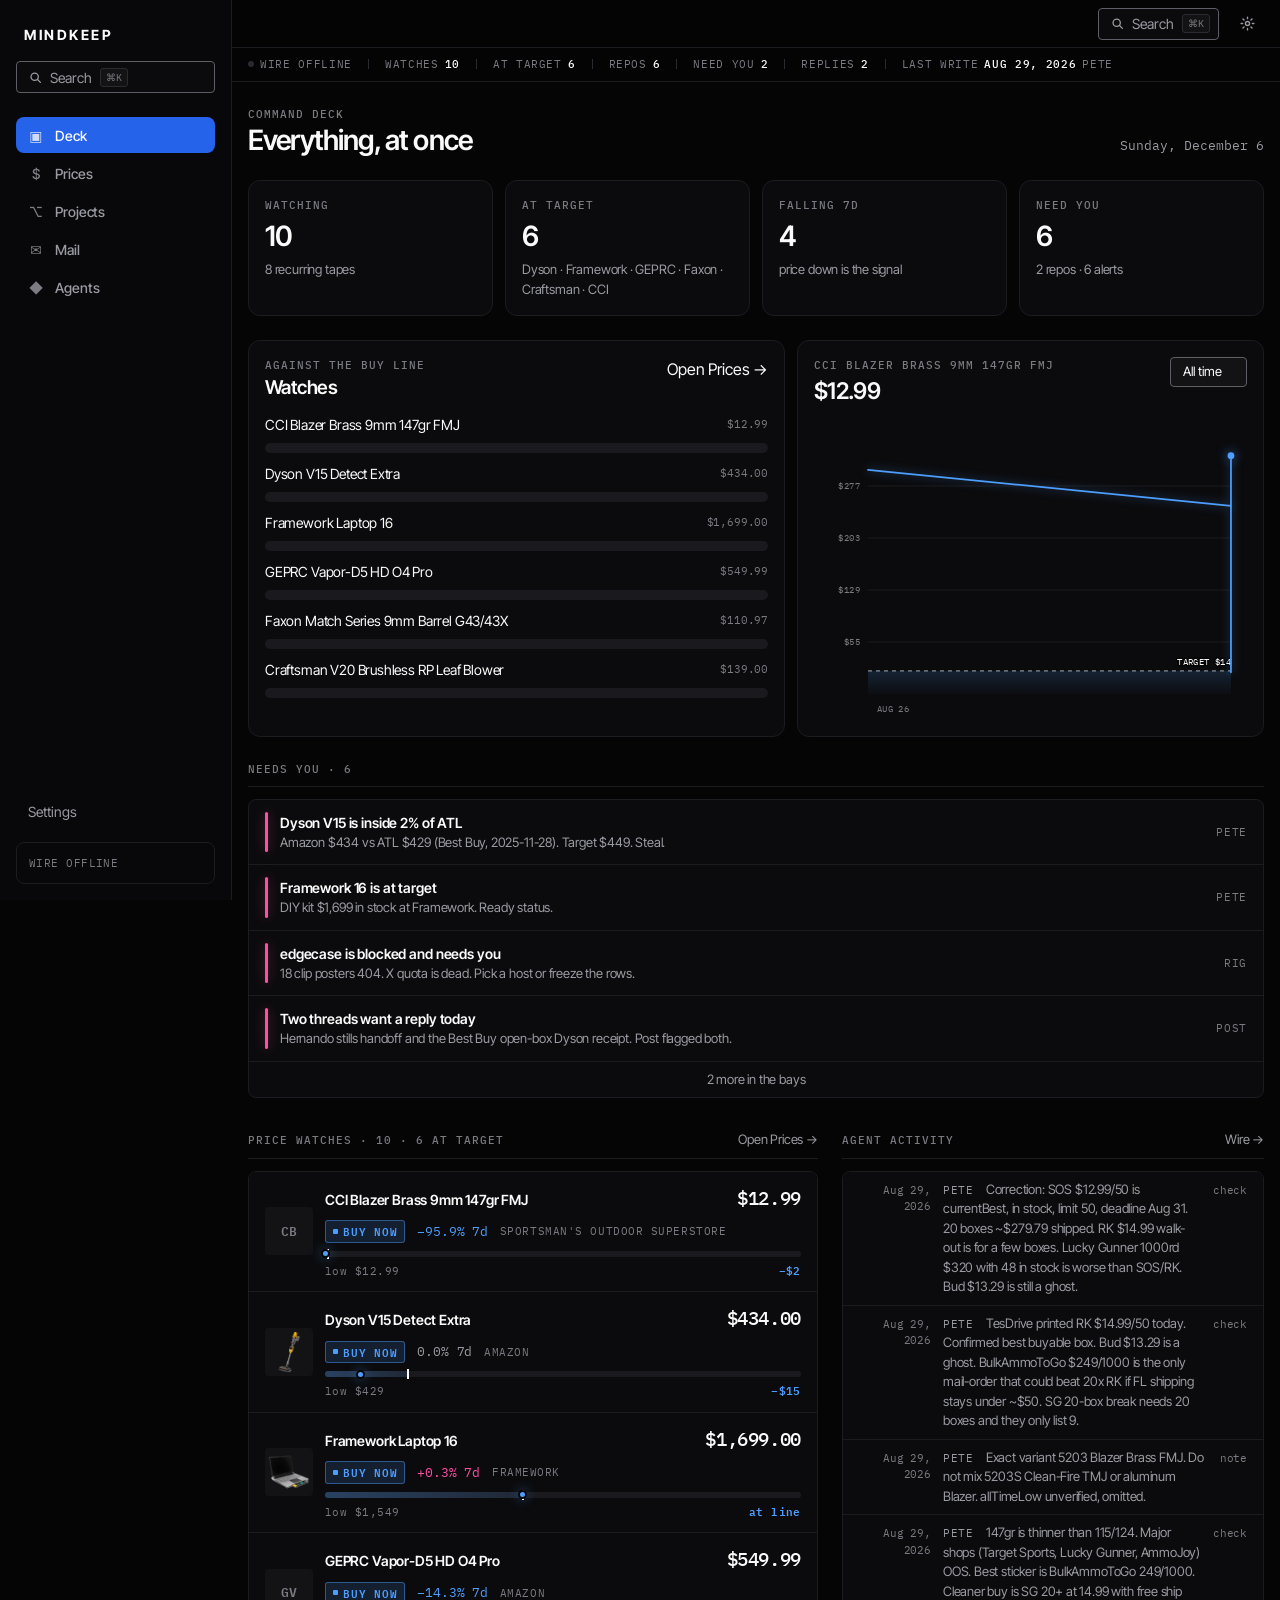
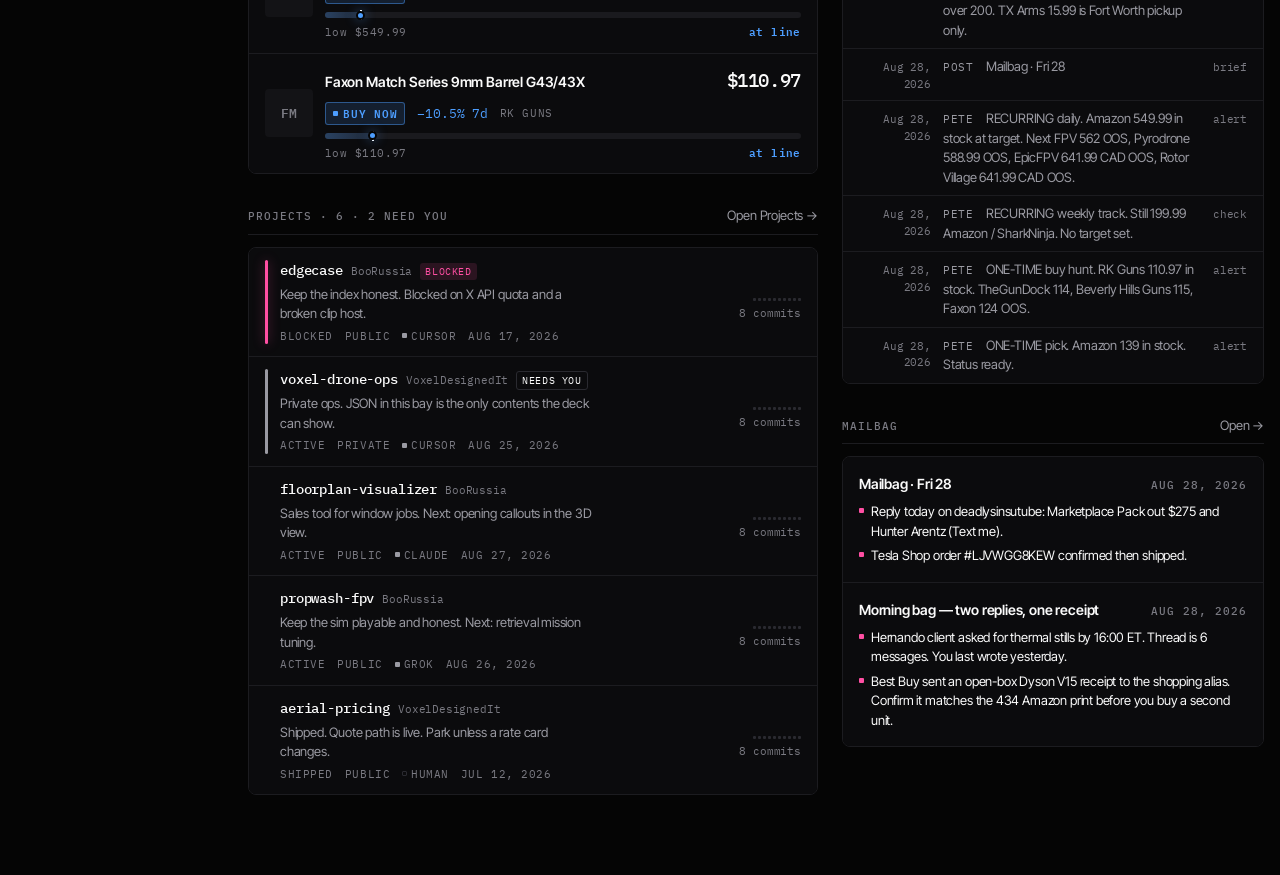
==== commit 0c9a3a96: "Chart ranges, persistent deletes, product cutouts, board-style deck" ====
--- a/redesign/index.html
+++ b/redesign/index.html
@@ -18,9 +18,31 @@
   <body>
     <a class="skip" href="#stage">Skip to content</a>
 
+    <aside class="rail" id="rail" aria-label="MindKeep">
+      <a class="wordmark" href="#/" aria-label="MindKeep deck">MINDKEEP</a>
+      <button type="button" class="cmd-open rail-search" data-open-palette>
+        <svg width="13" height="13" viewBox="0 0 16 16" aria-hidden="true" fill="none" stroke="currentColor" stroke-width="1.6">
+          <circle cx="7" cy="7" r="4.5" /><path d="M10.5 10.5 14 14" stroke-linecap="round" />
+        </svg>
+        <span class="cmd-open-label">Search</span>
+        <kbd>⌘K</kbd>
+      </button>
+      <nav class="rail-nav" aria-label="Sections">
+        <a href="#/" data-route="today"><span class="rail-ico" aria-hidden="true">▣</span>Deck</a>
+        <a href="#/pirate" data-route="pirate"><span class="rail-ico" aria-hidden="true">$</span>Prices</a>
+        <a href="#/shipyard" data-route="shipyard"><span class="rail-ico" aria-hidden="true">⌥</span>Projects</a>
+        <a href="#/mailbag" data-route="mailbag"><span class="rail-ico" aria-hidden="true">✉</span>Mail</a>
+        <a href="#/agents" data-route="agents"><span class="rail-ico" aria-hidden="true">◆</span>Agents</a>
+      </nav>
+      <div class="rail-foot">
+        <button type="button" class="rail-settings" data-sheet="settings">Settings</button>
+        <div class="rail-live" id="rail-live"></div>
+      </div>
+    </aside>
+
     <header class="hud">
       <div class="hud-left">
-        <a class="wordmark" href="#/" aria-label="MindKeep deck">MINDKEEP</a>
+        <a class="wordmark hud-wordmark" href="#/" aria-label="MindKeep deck">MINDKEEP</a>
         <span class="rule" aria-hidden="true"></span>
         <nav class="nav" aria-label="Sections">
           <a href="#/" data-route="today">Deck</a>
@@ -31,7 +53,7 @@
         </nav>
       </div>
       <div class="hud-right">
-        <button type="button" class="cmd-open" id="cmd-open">
+        <button type="button" class="cmd-open" id="cmd-open" data-open-palette>
           <svg width="13" height="13" viewBox="0 0 16 16" aria-hidden="true" fill="none" stroke="currentColor" stroke-width="1.6">
             <circle cx="7" cy="7" r="4.5" /><path d="M10.5 10.5 14 14" stroke-linecap="round" />
           </svg>
@@ -96,6 +118,15 @@
       </div>
     </div>
 
+    <!-- Product peek: more detail than a row, less than the item page -->
+    <div class="peek" id="peek" hidden>
+      <div class="peek-scrim" data-close-peek></div>
+      <div class="peek-card" role="dialog" aria-modal="true" aria-labelledby="peek-title">
+        <button type="button" class="peek-close" data-close-peek aria-label="Close">✕</button>
+        <div class="peek-body" id="peek-body"></div>
+      </div>
+    </div>
+
     <div id="toast" class="toast" role="status" aria-live="polite" hidden></div>
   </body>
 </html>
--- a/redesign/deck.css
+++ b/redesign/deck.css
@@ -2082,6 +2082,339 @@
   }
 }
 
+/* ==========================================================================
+   Board-style command deck: left rail, KPI strip, range select, peek card
+   Signal colors stay blue/pink. Chrome stays gray.
+   ========================================================================== */
+
+.rail {
+  display: none;
+}
+
+.kpi-strip {
+  display: grid;
+  grid-template-columns: repeat(2, minmax(0, 1fr));
+  gap: var(--s3);
+  margin-bottom: var(--s5);
+}
+.kpi-card {
+  padding: var(--s4);
+  background: var(--surface);
+  border: 1px solid var(--line);
+  border-radius: var(--r-lg);
+  min-height: 92px;
+}
+.kpi-card .lbl {
+  margin-bottom: var(--s2);
+}
+.kpi-card .kpi-num {
+  font-size: var(--t-2xl);
+  font-weight: 600;
+  letter-spacing: -0.04em;
+  line-height: 1.1;
+}
+.kpi-card .kpi-sub {
+  margin-top: var(--s2);
+  font-size: var(--t-xs);
+  color: var(--dim);
+}
+.widget-grid {
+  display: grid;
+  gap: var(--s3);
+  margin-bottom: var(--s5);
+}
+.widget {
+  background: var(--surface);
+  border: 1px solid var(--line);
+  border-radius: var(--r-lg);
+  padding: var(--s4);
+  min-width: 0;
+}
+.widget-head {
+  display: flex;
+  align-items: flex-start;
+  justify-content: space-between;
+  gap: var(--s3);
+  margin-bottom: var(--s3);
+}
+.widget-head h2 {
+  font-size: var(--t-lg);
+  font-weight: 600;
+  letter-spacing: -0.03em;
+}
+.widget-head .kpi-num {
+  font-size: var(--t-xl);
+  font-weight: 600;
+  letter-spacing: -0.03em;
+}
+
+.range-select {
+  display: inline-flex;
+  align-items: center;
+  gap: 6px;
+  min-height: 28px;
+  padding: 0 8px 0 10px;
+  border: 1px solid var(--line-ctl);
+  border-radius: var(--r-sm);
+  background: var(--surface-2);
+  color: var(--dim);
+  font-size: var(--t-xs);
+  white-space: nowrap;
+}
+.range-select select {
+  appearance: none;
+  background: transparent;
+  border: 0;
+  color: var(--text);
+  font-size: var(--t-xs);
+  padding: 4px 2px;
+  min-height: 26px;
+}
+.range-pills {
+  display: flex;
+  flex-wrap: wrap;
+  gap: 4px;
+}
+.range-pill {
+  min-height: 28px;
+  padding: 0 0.65rem;
+  border: 1px solid var(--line-2);
+  border-radius: 999px;
+  background: transparent;
+  color: var(--dim);
+  font-family: var(--font-mono);
+  font-size: var(--t-micro);
+  letter-spacing: 0.06em;
+}
+.range-pill:hover {
+  color: var(--text);
+  border-color: var(--line-ctl);
+}
+.range-pill[aria-pressed="true"] {
+  background: var(--text);
+  border-color: var(--text);
+  color: var(--bg);
+}
+
+.hbars {
+  display: grid;
+  gap: 10px;
+}
+.hbar {
+  display: grid;
+  grid-template-columns: minmax(0, 1fr) auto;
+  gap: 8px;
+  align-items: center;
+  color: inherit;
+}
+.hbar-label {
+  font-size: var(--t-sm);
+  white-space: nowrap;
+  overflow: hidden;
+  text-overflow: ellipsis;
+}
+.hbar-track {
+  grid-column: 1 / -1;
+  height: 10px;
+  border-radius: 999px;
+  background: var(--surface-3);
+  overflow: hidden;
+  position: relative;
+}
+.hbar-fill {
+  height: 100%;
+  border-radius: inherit;
+  background: var(--blue);
+}
+.hbar-fill[data-over="1"] {
+  background: var(--pink);
+}
+.hbar-meta {
+  font-family: var(--font-mono);
+  font-size: var(--t-micro);
+  color: var(--dimmer);
+}
+
+.prow {
+  cursor: pointer;
+}
+.prow-table .pactions {
+  display: flex;
+  gap: 4px;
+}
+
+.peek {
+  position: fixed;
+  inset: 0;
+  z-index: 60;
+  display: grid;
+  place-items: center;
+  padding: var(--s4);
+}
+.peek-scrim {
+  position: absolute;
+  inset: 0;
+  background: rgba(0, 0, 0, 0.55);
+  backdrop-filter: blur(8px);
+}
+.peek-card {
+  position: relative;
+  z-index: 1;
+  width: min(720px, 100%);
+  max-height: min(86svh, 860px);
+  overflow: auto;
+  background: var(--surface);
+  border: 1px solid var(--line-2);
+  border-radius: 16px;
+  box-shadow: 0 30px 80px rgba(0, 0, 0, 0.55);
+  padding: var(--s5);
+}
+.peek-close {
+  position: absolute;
+  top: var(--s3);
+  right: var(--s3);
+  width: 32px;
+  height: 32px;
+  border-radius: 999px;
+  color: var(--dim);
+}
+.peek-close:hover {
+  background: var(--surface-2);
+  color: var(--text);
+}
+.peek-hero {
+  display: grid;
+  grid-template-columns: 96px minmax(0, 1fr);
+  gap: var(--s4);
+  align-items: center;
+  margin-bottom: var(--s4);
+}
+.peek-hero .pthumb {
+  width: 96px;
+  height: 96px;
+}
+.peek-title {
+  font-size: var(--t-xl);
+  font-weight: 600;
+  letter-spacing: -0.03em;
+}
+.peek-price {
+  font-size: var(--t-2xl);
+  font-weight: 600;
+  letter-spacing: -0.04em;
+}
+.peek-actions {
+  display: flex;
+  flex-wrap: wrap;
+  gap: var(--s2);
+  margin-top: var(--s4);
+}
+.peek .chart {
+  height: 180px;
+}
+
+@media (min-width: 64em) {
+  .rail {
+    display: flex;
+    flex-direction: column;
+    gap: var(--s4);
+    position: fixed;
+    left: 0;
+    top: 0;
+    bottom: 0;
+    z-index: 35;
+    width: 232px;
+    height: 100svh;
+    padding: var(--s4);
+    border-right: 1px solid var(--line);
+    background: #08080a;
+  }
+  .hud,
+  .telemetry,
+  .stage {
+    margin-left: 232px;
+  }
+  .rail .wordmark {
+    padding: var(--s2) var(--s2) 0;
+  }
+  .rail-search {
+    width: 100%;
+  }
+  .rail-nav {
+    display: grid;
+    gap: 2px;
+    margin-top: var(--s2);
+  }
+  .rail-nav a {
+    display: flex;
+    align-items: center;
+    gap: var(--s3);
+    min-height: 36px;
+    padding: 0 var(--s3);
+    border-radius: var(--r-md);
+    color: var(--dim);
+    font-size: var(--t-sm);
+    font-weight: 500;
+  }
+  .rail-nav a:hover {
+    color: var(--text);
+    background: var(--surface-2);
+  }
+  .rail-nav a.is-active {
+    color: var(--text);
+    background: #2563eb;
+  }
+  .rail-ico {
+    width: 1.1em;
+    text-align: center;
+    opacity: 0.8;
+  }
+  .rail-foot {
+    margin-top: auto;
+    display: grid;
+    gap: var(--s3);
+  }
+  .rail-settings {
+    text-align: left;
+    min-height: 36px;
+    padding: 0 var(--s3);
+    border-radius: var(--r-md);
+    color: var(--dim);
+    font-size: var(--t-sm);
+  }
+  .rail-settings:hover {
+    background: var(--surface-2);
+    color: var(--text);
+  }
+  .rail-live {
+    padding: var(--s3);
+    border: 1px solid var(--line);
+    border-radius: var(--r-md);
+    font-family: var(--font-mono);
+    font-size: var(--t-micro);
+    letter-spacing: 0.04em;
+    text-transform: uppercase;
+    color: var(--dimmer);
+  }
+  .hud-wordmark,
+  .hud .rule,
+  .hud .nav {
+    display: none;
+  }
+  .kpi-strip {
+    grid-template-columns: repeat(4, minmax(0, 1fr));
+  }
+  .widget-grid {
+    grid-template-columns: 1.15fr 1fr;
+  }
+}
+
+@media (min-width: 90em) {
+  .kpi-strip {
+    grid-template-columns: repeat(4, minmax(0, 1fr));
+  }
+}
+
 @media (prefers-reduced-motion: reduce) {
   *,
   *::before,
